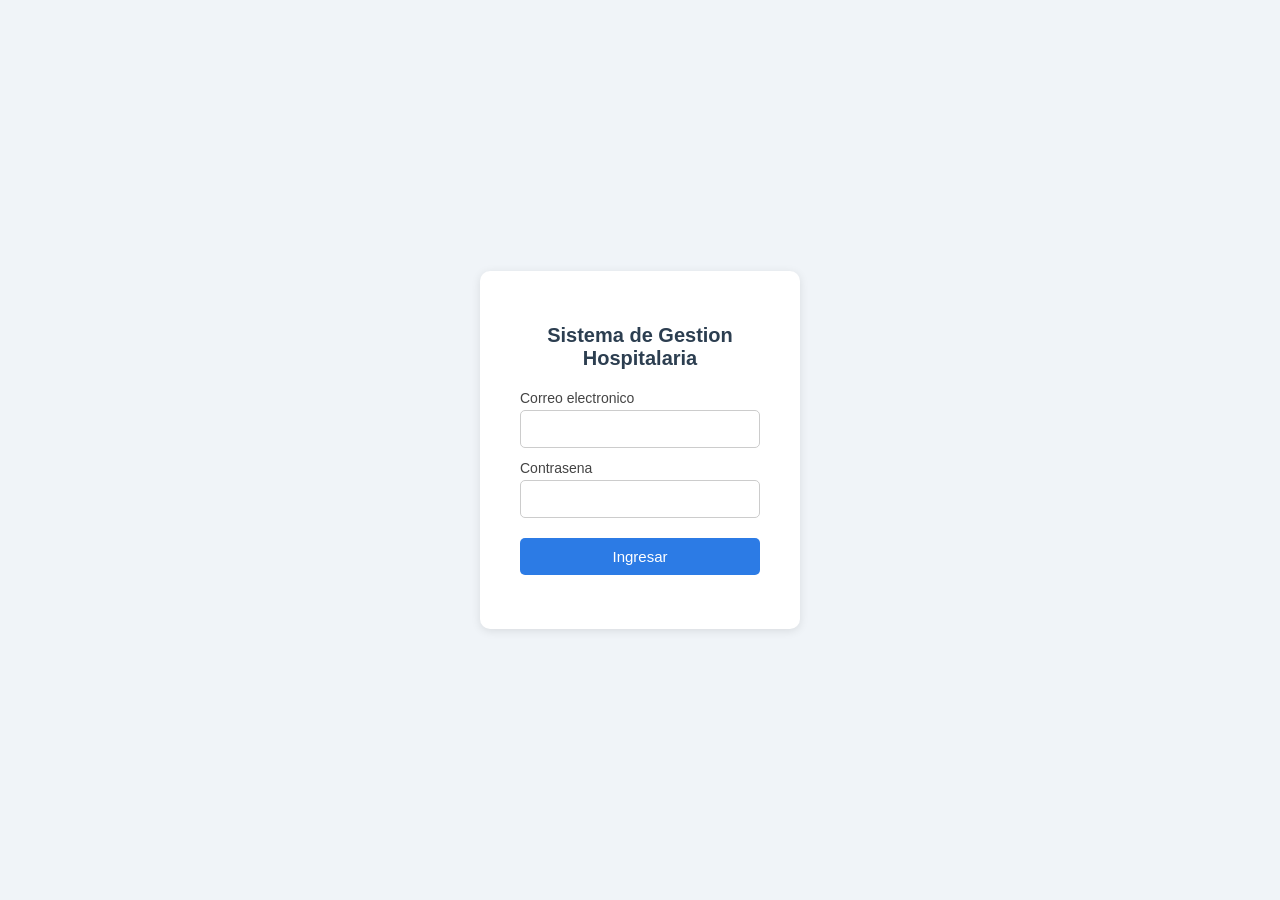
==== frontend/index.html @ ed18c582 "Frontend: pagina de login conectada con la API real" ====
<!DOCTYPE html>
<html lang="es">
<head>
    <meta charset="UTF-8">
    <title>Sistema de Gestion Hospitalaria - Login</title>
    <link rel="stylesheet" href="css/estilos.css">
</head>
<body>
    <div class="contenedor-login">
        <h1>Sistema de Gestion Hospitalaria</h1>
        <form id="form-login">
            <label for="email">Correo electronico</label>
            <input type="email" id="email" required>

            <label for="password">Contrasena</label>
            <input type="password" id="password" required>

            <button type="submit">Ingresar</button>
        </form>
        <p id="mensaje-error"></p>
    </div>

    <script src="js/login.js"></script>
</body>
</html>
---- frontend/css/estilos.css ----
* {
    box-sizing: border-box;
    font-family: Arial, sans-serif;
}

body {
    background-color: #f0f4f8;
    display: flex;
    justify-content: center;
    align-items: center;
    height: 100vh;
    margin: 0;
}

.contenedor-login {
    background: white;
    padding: 40px;
    border-radius: 10px;
    box-shadow: 0 2px 10px rgba(0,0,0,0.1);
    width: 320px;
}

h1 {
    font-size: 20px;
    text-align: center;
    margin-bottom: 20px;
    color: #2c3e50;
}

label {
    display: block;
    margin-top: 12px;
    margin-bottom: 4px;
    font-size: 14px;
    color: #444;
}

input {
    width: 100%;
    padding: 10px;
    border: 1px solid #ccc;
    border-radius: 5px;
    font-size: 14px;
}

button {
    width: 100%;
    margin-top: 20px;
    padding: 10px;
    background-color: #2c7be5;
    color: white;
    border: none;
    border-radius: 5px;
    font-size: 15px;
    cursor: pointer;
}

button:hover {
    background-color: #1a5fc4;
}

#mensaje-error {
    color: #d9534f;
    text-align: center;
    margin-top: 10px;
    font-size: 14px;
}
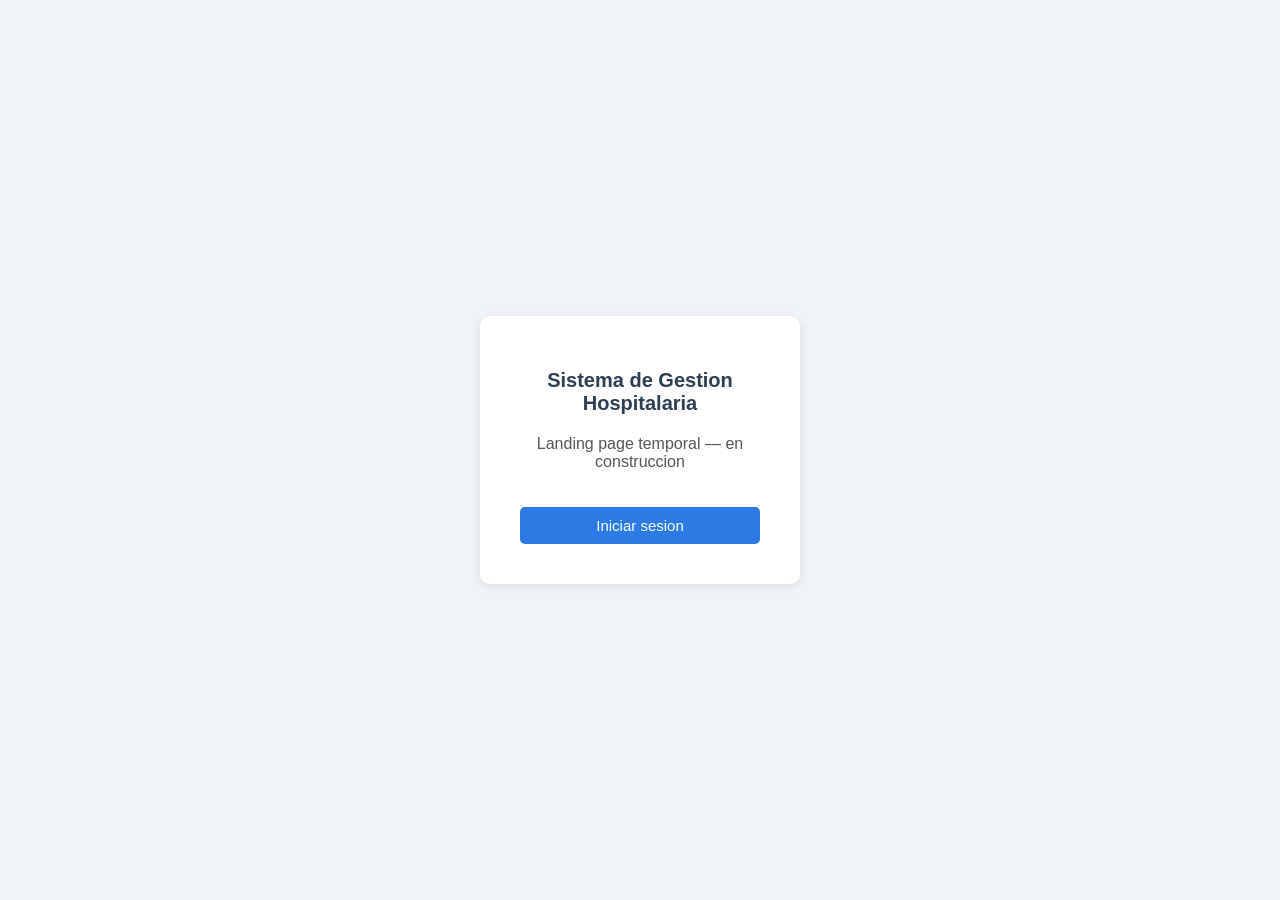
==== commit 3b38a0e5: "Frontend: separar landing page (index.html) del login (login.html)" ====
--- a/frontend/index.html
+++ b/frontend/index.html
@@ -2,24 +2,14 @@
 <html lang="es">
 <head>
     <meta charset="UTF-8">
-    <title>Sistema de Gestion Hospitalaria - Login</title>
+    <title>Sistema de Gestion Hospitalaria</title>
     <link rel="stylesheet" href="css/estilos.css">
 </head>
 <body>
     <div class="contenedor-login">
         <h1>Sistema de Gestion Hospitalaria</h1>
-        <form id="form-login">
-            <label for="email">Correo electronico</label>
-            <input type="email" id="email" required>
-
-            <label for="password">Contrasena</label>
-            <input type="password" id="password" required>
-
-            <button type="submit">Ingresar</button>
-        </form>
-        <p id="mensaje-error"></p>
+        <p style="text-align:center; color:#555;">Landing page temporal — en construccion</p>
+        <button onclick="window.location.href='login.html'">Iniciar sesion</button>
     </div>
-
-    <script src="js/login.js"></script>
 </body>
 </html>
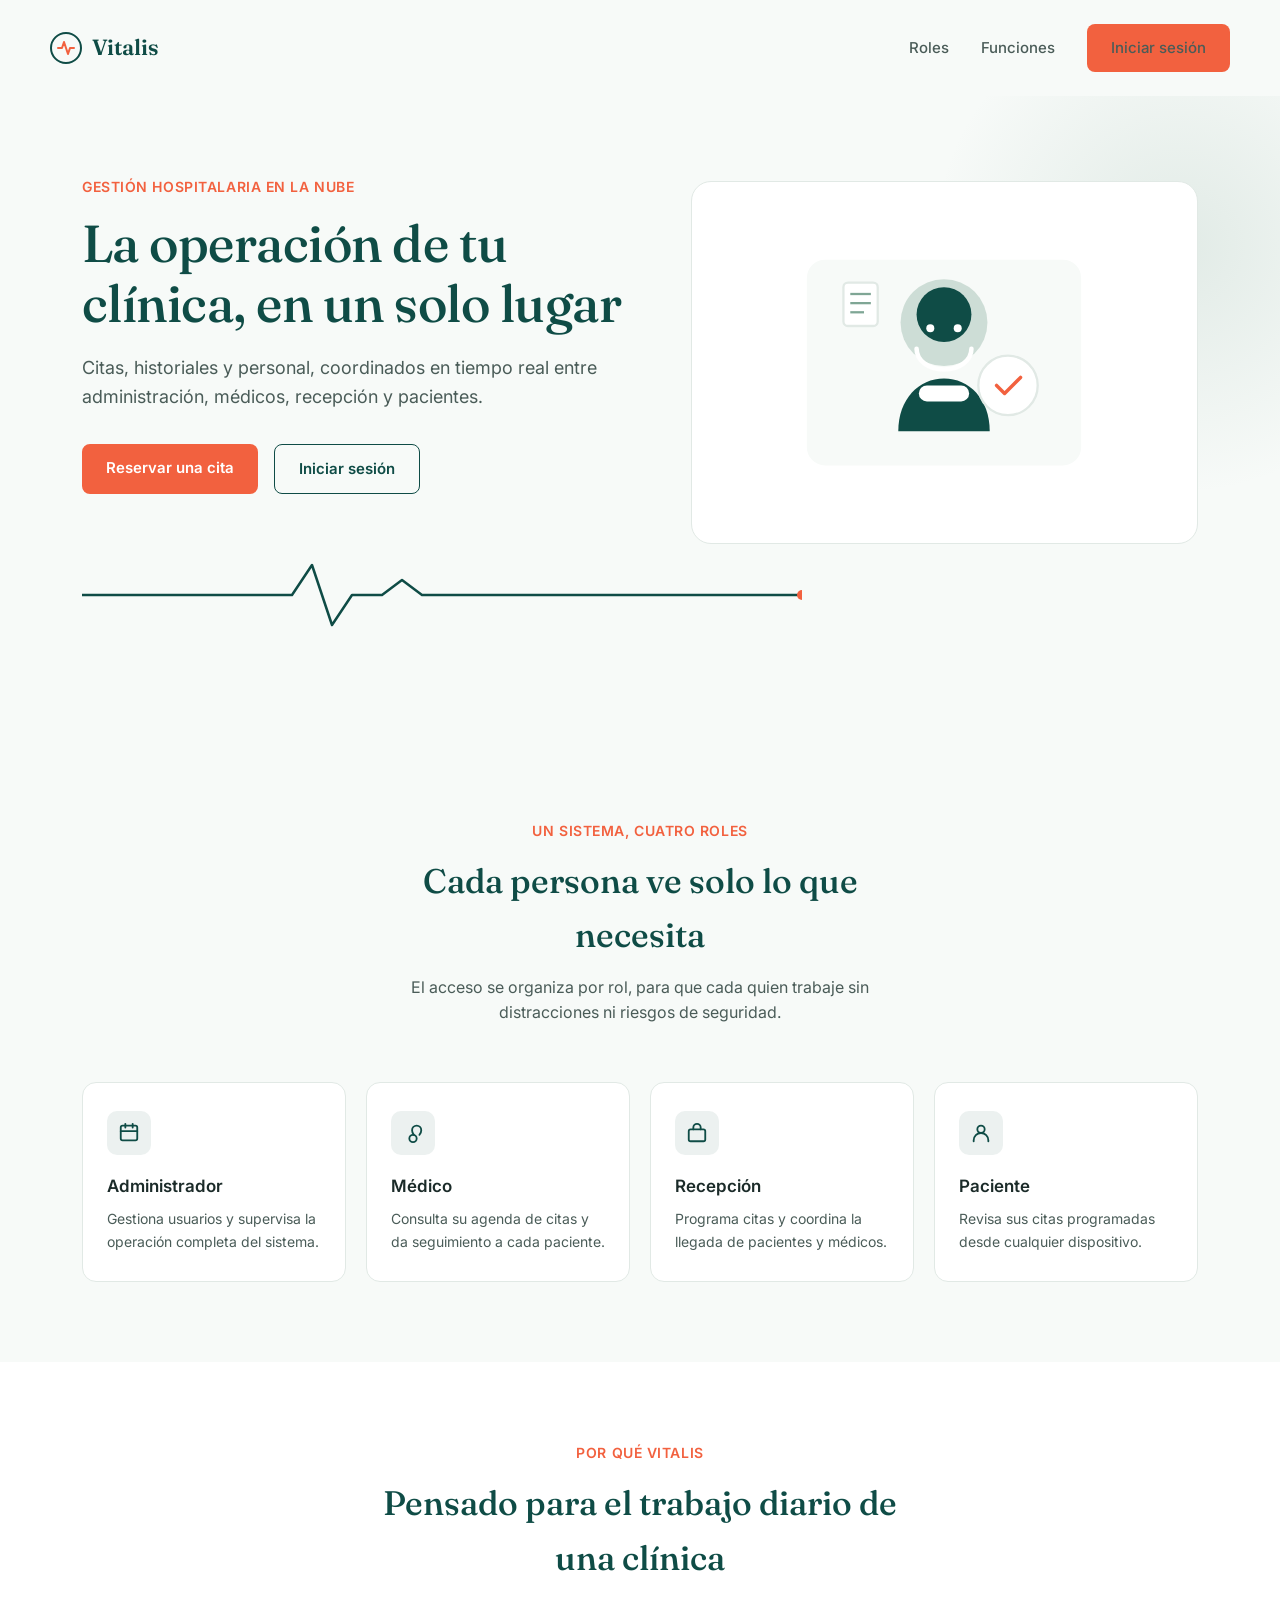
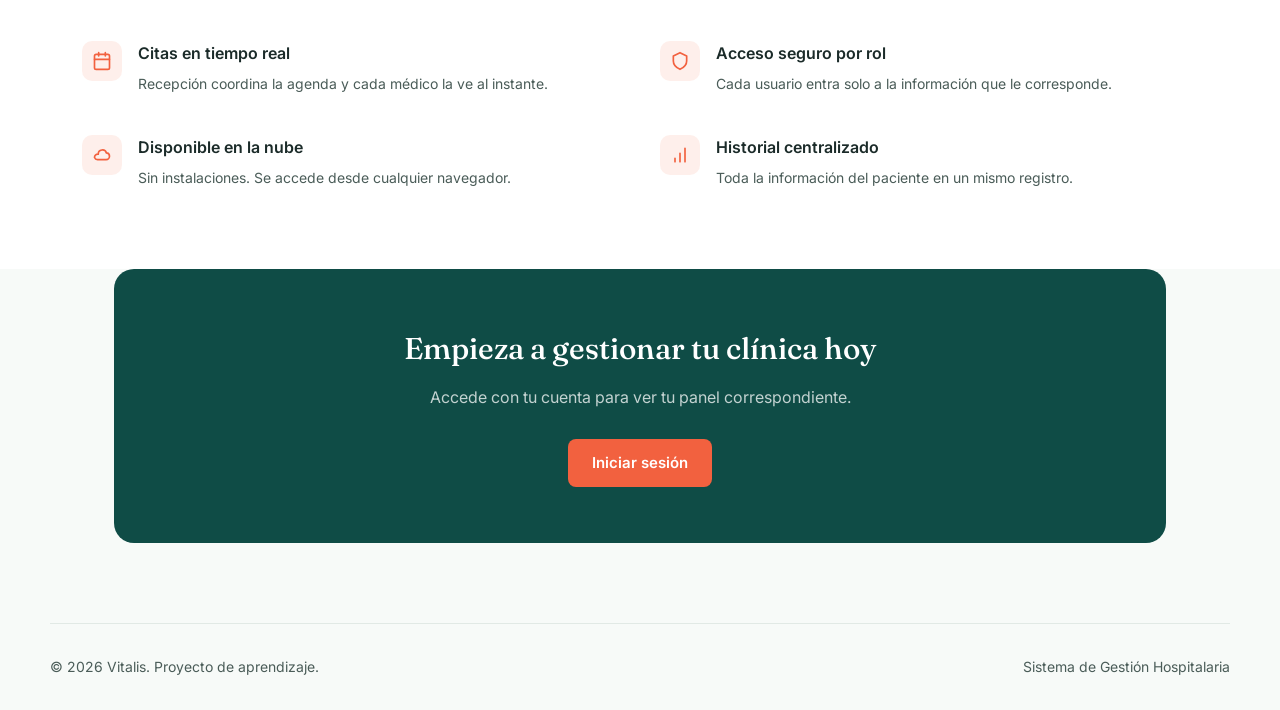
==== commit b3cf6b18: "Backend: registro publico de pacientes y reserva de cita propia con asignacion automatica a Medicina" ====
--- a/frontend/index.html
+++ b/frontend/index.html
@@ -2,14 +2,167 @@
 <html lang="es">
 <head>
     <meta charset="UTF-8">
-    <title>Sistema de Gestion Hospitalaria</title>
-    <link rel="stylesheet" href="css/estilos.css">
+    <meta name="viewport" content="width=device-width, initial-scale=1.0">
+    <title>Vitalis — Sistema de Gestión Hospitalaria</title>
+    <link rel="stylesheet" href="css/landing.css">
 </head>
 <body>
-    <div class="contenedor-login">
-        <h1>Sistema de Gestion Hospitalaria</h1>
-        <p style="text-align:center; color:#555;">Landing page temporal — en construccion</p>
-        <button onclick="window.location.href='login.html'">Iniciar sesion</button>
-    </div>
+
+    <header class="envoltorio encabezado">
+        <div class="marca">
+            <svg class="marca-icono" viewBox="0 0 32 32" fill="none" xmlns="http://www.w3.org/2000/svg">
+                <circle cx="16" cy="16" r="15" stroke="#0F4C46" stroke-width="2"/>
+                <path d="M8 16H12L14 10L18 22L20 16H24" stroke="#F2613F" stroke-width="2" stroke-linecap="round" stroke-linejoin="round"/>
+            </svg>
+            Vitalis
+        </div>
+        <nav class="nav-links">
+            <a href="#roles">Roles</a>
+            <a href="#funciones">Funciones</a>
+            <a href="login.html" class="boton-primario">Iniciar sesión</a>
+        </nav>
+    </header>
+
+    <section class="hero">
+        <div class="hero-forma"></div>
+        <div class="envoltorio">
+            <div class="hero-grid">
+                <div class="hero-contenido">
+                    <span class="hero-eyebrow">Gestión hospitalaria en la nube</span>
+                    <h1>La operación de tu clínica, en un solo lugar</h1>
+                    <p>Citas, historiales y personal, coordinados en tiempo real entre administración, médicos, recepción y pacientes.</p>
+                    <div class="hero-botones">
+                        <a href="registro.html" class="boton-primario">Reservar una cita</a>
+                        <a href="login.html" class="boton-secundario">Iniciar sesión</a>
+                    </div>
+                </div>
+                <div class="hero-ilustracion">
+                    <svg viewBox="0 0 280 260" fill="none" xmlns="http://www.w3.org/2000/svg">
+                        <rect x="20" y="40" width="240" height="180" rx="16" fill="#F7FAF8"/>
+                        <circle cx="140" cy="95" r="38" fill="#7FA695" opacity="0.35"/>
+                        <circle cx="140" cy="88" r="24" fill="#0F4C46"/>
+                        <path d="M100 190c0-28 18-46 40-46s40 18 40 46" fill="#0F4C46"/>
+                        <rect x="118" y="150" width="44" height="14" rx="7" fill="white"/>
+                        <path d="M116 118c0 10 10 18 24 18s24-8 24-18" stroke="white" stroke-width="4" stroke-linecap="round" fill="none"/>
+                        <circle cx="128" cy="100" r="3.5" fill="white"/>
+                        <circle cx="152" cy="100" r="3.5" fill="white"/>
+                        <circle cx="196" cy="150" r="26" fill="white" stroke="#E1E9E5" stroke-width="2"/>
+                        <path d="M186 150l7 7 14-14" stroke="#F2613F" stroke-width="3" stroke-linecap="round" stroke-linejoin="round" fill="none"/>
+                        <rect x="52" y="60" width="30" height="38" rx="4" fill="white" stroke="#E1E9E5" stroke-width="2"/>
+                        <line x1="58" y1="70" x2="76" y2="70" stroke="#7FA695" stroke-width="2"/>
+                        <line x1="58" y1="78" x2="76" y2="78" stroke="#7FA695" stroke-width="2"/>
+                        <line x1="58" y1="86" x2="70" y2="86" stroke="#7FA695" stroke-width="2"/>
+                    </svg>
+                </div>
+            </div>
+            <div class="pulso-contenedor">
+                <svg class="pulso-linea" viewBox="0 0 720 90" preserveAspectRatio="none">
+                    <path class="pulso-path" d="M0,45 L180,45 L210,45 L230,15 L250,75 L270,45 L300,45 L320,30 L340,45 L720,45" />
+                    <circle class="pulso-punto" cx="720" cy="45" r="5" />
+                </svg>
+            </div>
+        </div>
+    </section>
+
+    <section class="seccion" id="roles">
+        <div class="envoltorio">
+            <div class="seccion-titulo">
+                <span class="seccion-eyebrow">Un sistema, cuatro roles</span>
+                <h2>Cada persona ve solo lo que necesita</h2>
+                <p>El acceso se organiza por rol, para que cada quien trabaje sin distracciones ni riesgos de seguridad.</p>
+            </div>
+            <div class="tarjetas-roles">
+                <div class="tarjeta-rol">
+                    <div class="tarjeta-rol-icono">
+                        <svg viewBox="0 0 24 24" fill="none" stroke-width="2" stroke-linecap="round" stroke-linejoin="round"><rect x="3" y="4" width="18" height="16" rx="2"/><path d="M8 2v4M16 2v4M3 10h18"/></svg>
+                    </div>
+                    <h3>Administrador</h3>
+                    <p>Gestiona usuarios y supervisa la operación completa del sistema.</p>
+                </div>
+                <div class="tarjeta-rol">
+                    <div class="tarjeta-rol-icono">
+                        <svg viewBox="0 0 24 24" fill="none" stroke-width="2" stroke-linecap="round" stroke-linejoin="round"><path d="M19 14c1.5-1.5 2-3 2-5a5 5 0 0 0-10 0c0 2 .5 3.5 2 5"/><circle cx="12" cy="18" r="4"/></svg>
+                    </div>
+                    <h3>Médico</h3>
+                    <p>Consulta su agenda de citas y da seguimiento a cada paciente.</p>
+                </div>
+                <div class="tarjeta-rol">
+                    <div class="tarjeta-rol-icono">
+                        <svg viewBox="0 0 24 24" fill="none" stroke-width="2" stroke-linecap="round" stroke-linejoin="round"><rect x="3" y="8" width="18" height="13" rx="2"/><path d="M8 8V6a4 4 0 0 1 8 0v2"/></svg>
+                    </div>
+                    <h3>Recepción</h3>
+                    <p>Programa citas y coordina la llegada de pacientes y médicos.</p>
+                </div>
+                <div class="tarjeta-rol">
+                    <div class="tarjeta-rol-icono">
+                        <svg viewBox="0 0 24 24" fill="none" stroke-width="2" stroke-linecap="round" stroke-linejoin="round"><circle cx="12" cy="8" r="4"/><path d="M4 21v-1a8 8 0 0 1 16 0v1"/></svg>
+                    </div>
+                    <h3>Paciente</h3>
+                    <p>Revisa sus citas programadas desde cualquier dispositivo.</p>
+                </div>
+            </div>
+        </div>
+    </section>
+
+    <section class="seccion seccion-alterna" id="funciones">
+        <div class="envoltorio">
+            <div class="seccion-titulo">
+                <span class="seccion-eyebrow">Por qué Vitalis</span>
+                <h2>Pensado para el trabajo diario de una clínica</h2>
+            </div>
+            <div class="grid-features">
+                <div class="feature-item">
+                    <div class="feature-icono">
+                        <svg viewBox="0 0 24 24" fill="none" stroke-width="2" stroke-linecap="round" stroke-linejoin="round"><rect x="3" y="4" width="18" height="18" rx="2"/><path d="M16 2v4M8 2v4M3 10h18"/></svg>
+                    </div>
+                    <div class="feature-texto">
+                        <h3>Citas en tiempo real</h3>
+                        <p>Recepción coordina la agenda y cada médico la ve al instante.</p>
+                    </div>
+                </div>
+                <div class="feature-item">
+                    <div class="feature-icono">
+                        <svg viewBox="0 0 24 24" fill="none" stroke-width="2" stroke-linecap="round" stroke-linejoin="round"><path d="M12 2l8 4v6c0 5-3.5 8-8 10-4.5-2-8-5-8-10V6z"/></svg>
+                    </div>
+                    <div class="feature-texto">
+                        <h3>Acceso seguro por rol</h3>
+                        <p>Cada usuario entra solo a la información que le corresponde.</p>
+                    </div>
+                </div>
+                <div class="feature-item">
+                    <div class="feature-icono">
+                        <svg viewBox="0 0 24 24" fill="none" stroke-width="2" stroke-linecap="round" stroke-linejoin="round"><path d="M3 15a4 4 0 0 1 4-4h.5a5 5 0 0 1 9.8-1.5A4 4 0 0 1 21 13.5a4 4 0 0 1-4 4H7a4 4 0 0 1-4-2.5z"/></svg>
+                    </div>
+                    <div class="feature-texto">
+                        <h3>Disponible en la nube</h3>
+                        <p>Sin instalaciones. Se accede desde cualquier navegador.</p>
+                    </div>
+                </div>
+                <div class="feature-item">
+                    <div class="feature-icono">
+                        <svg viewBox="0 0 24 24" fill="none" stroke-width="2" stroke-linecap="round" stroke-linejoin="round"><path d="M12 20V10M18 20V4M6 20v-4"/></svg>
+                    </div>
+                    <div class="feature-texto">
+                        <h3>Historial centralizado</h3>
+                        <p>Toda la información del paciente en un mismo registro.</p>
+                    </div>
+                </div>
+            </div>
+        </div>
+    </section>
+
+    <section class="envoltorio">
+        <div class="cta-final">
+            <h2>Empieza a gestionar tu clínica hoy</h2>
+            <p>Accede con tu cuenta para ver tu panel correspondiente.</p>
+            <a href="login.html" class="boton-primario">Iniciar sesión</a>
+        </div>
+    </section>
+
+    <footer class="envoltorio pie">
+        <span class="pie-texto">© 2026 Vitalis. Proyecto de aprendizaje.</span>
+        <span class="pie-texto">Sistema de Gestión Hospitalaria</span>
+    </footer>
+
 </body>
 </html>
--- a/frontend/css/landing.css
+++ b/frontend/css/landing.css
@@ -0,0 +1,420 @@
+@import url('https://fonts.googleapis.com/css2?family=Fraunces:opsz,wght@9..144,400;9..144,500;9..144,600&family=Inter:wght@400;500;600&display=swap');
+
+:root {
+    --verde-profundo: #0F4C46;
+    --verde-salvia: #7FA695;
+    --coral: #F2613F;
+    --coral-oscuro: #C94A2C;
+    --fondo: #F7FAF8;
+    --texto-oscuro: #1B2B29;
+    --texto-suave: #4A5C58;
+    --borde: #E1E9E5;
+}
+
+* {
+    box-sizing: border-box;
+    margin: 0;
+    padding: 0;
+}
+
+body {
+    font-family: 'Inter', sans-serif;
+    background-color: var(--fondo);
+    color: var(--texto-oscuro);
+    line-height: 1.6;
+}
+
+.envoltorio {
+    max-width: 1180px;
+    margin: 0 auto;
+    padding: 0 32px;
+}
+
+.encabezado {
+    display: flex;
+    justify-content: space-between;
+    align-items: center;
+    padding: 24px 0;
+}
+
+.marca {
+    display: flex;
+    align-items: center;
+    gap: 10px;
+    font-family: 'Fraunces', serif;
+    font-size: 22px;
+    font-weight: 600;
+    color: var(--verde-profundo);
+}
+
+.marca-icono {
+    width: 32px;
+    height: 32px;
+}
+
+.nav-links {
+    display: flex;
+    align-items: center;
+    gap: 32px;
+}
+
+.nav-links a {
+    color: var(--texto-suave);
+    text-decoration: none;
+    font-size: 15px;
+    font-weight: 500;
+}
+
+.nav-links a:hover {
+    color: var(--verde-profundo);
+}
+
+.boton-primario {
+    background-color: var(--coral);
+    color: white;
+    border: none;
+    padding: 12px 24px;
+    border-radius: 8px;
+    font-size: 15px;
+    font-weight: 600;
+    cursor: pointer;
+    transition: background-color 0.2s ease;
+    text-decoration: none;
+    display: inline-block;
+}
+
+.boton-primario:hover {
+    background-color: var(--coral-oscuro);
+}
+
+.boton-secundario {
+    background: transparent;
+    color: var(--verde-profundo);
+    border: 1.5px solid var(--verde-profundo);
+    padding: 12px 24px;
+    border-radius: 8px;
+    font-size: 15px;
+    font-weight: 600;
+    cursor: pointer;
+    text-decoration: none;
+    display: inline-block;
+}
+
+.boton-secundario:hover {
+    background-color: rgba(15, 76, 70, 0.06);
+}
+
+.hero {
+    padding: 80px 0 100px;
+    position: relative;
+    overflow: hidden;
+}
+
+.hero-contenido {
+    max-width: 640px;
+    position: relative;
+    z-index: 2;
+}
+
+.hero-eyebrow {
+    font-family: 'Inter', sans-serif;
+    font-size: 14px;
+    font-weight: 600;
+    color: var(--coral);
+    letter-spacing: 0.04em;
+    text-transform: uppercase;
+    margin-bottom: 16px;
+    display: block;
+}
+
+.hero h1 {
+    font-family: 'Fraunces', serif;
+    font-size: 52px;
+    font-weight: 500;
+    line-height: 1.15;
+    color: var(--verde-profundo);
+    margin-bottom: 20px;
+    letter-spacing: -0.01em;
+}
+
+.hero p {
+    font-size: 18px;
+    color: var(--texto-suave);
+    margin-bottom: 32px;
+    max-width: 520px;
+}
+
+.hero-botones {
+    display: flex;
+    gap: 16px;
+    margin-bottom: 56px;
+}
+
+.pulso-contenedor {
+    width: 100%;
+    max-width: 720px;
+    height: 90px;
+    position: relative;
+}
+
+.pulso-linea {
+    width: 100%;
+    height: 100%;
+}
+
+.pulso-path {
+    fill: none;
+    stroke: var(--verde-profundo);
+    stroke-width: 2.5;
+    stroke-linecap: round;
+    stroke-linejoin: round;
+    stroke-dasharray: 1000;
+    stroke-dashoffset: 1000;
+    animation: dibujar 2.2s ease-out forwards 0.3s;
+}
+
+.pulso-punto {
+    fill: var(--coral);
+    opacity: 0;
+    animation: aparecer 0.4s ease-out forwards 2.4s;
+}
+
+@keyframes dibujar {
+    to { stroke-dashoffset: 0; }
+}
+
+@keyframes aparecer {
+    to { opacity: 1; }
+}
+
+.hero-forma {
+    position: absolute;
+    top: -100px;
+    right: -150px;
+    width: 500px;
+    height: 500px;
+    border-radius: 50%;
+    background: radial-gradient(circle, rgba(127, 166, 149, 0.18) 0%, rgba(127, 166, 149, 0) 70%);
+    z-index: 1;
+}
+
+.seccion {
+    padding: 80px 0;
+}
+
+.seccion-titulo {
+    text-align: center;
+    max-width: 560px;
+    margin: 0 auto 56px;
+}
+
+.seccion-eyebrow {
+    font-size: 14px;
+    font-weight: 600;
+    color: var(--coral);
+    letter-spacing: 0.04em;
+    text-transform: uppercase;
+    margin-bottom: 12px;
+    display: block;
+}
+
+.seccion-titulo h2 {
+    font-family: 'Fraunces', serif;
+    font-size: 34px;
+    font-weight: 500;
+    color: var(--verde-profundo);
+    margin-bottom: 12px;
+}
+
+.seccion-titulo p {
+    color: var(--texto-suave);
+    font-size: 16px;
+}
+
+.tarjetas-roles {
+    display: grid;
+    grid-template-columns: repeat(4, 1fr);
+    gap: 20px;
+}
+
+.tarjeta-rol {
+    background: white;
+    border: 1px solid var(--borde);
+    border-radius: 14px;
+    padding: 28px 24px;
+    transition: transform 0.2s ease, box-shadow 0.2s ease;
+}
+
+.tarjeta-rol:hover {
+    transform: translateY(-4px);
+    box-shadow: 0 12px 24px rgba(15, 76, 70, 0.08);
+}
+
+.tarjeta-rol-icono {
+    width: 44px;
+    height: 44px;
+    border-radius: 10px;
+    background-color: rgba(15, 76, 70, 0.08);
+    display: flex;
+    align-items: center;
+    justify-content: center;
+    margin-bottom: 18px;
+}
+
+.tarjeta-rol-icono svg {
+    width: 22px;
+    height: 22px;
+    stroke: var(--verde-profundo);
+}
+
+.tarjeta-rol h3 {
+    font-size: 17px;
+    font-weight: 600;
+    margin-bottom: 8px;
+    color: var(--texto-oscuro);
+}
+
+.tarjeta-rol p {
+    font-size: 14px;
+    color: var(--texto-suave);
+}
+
+.seccion-alterna {
+    background-color: white;
+}
+
+.grid-features {
+    display: grid;
+    grid-template-columns: repeat(2, 1fr);
+    gap: 40px;
+}
+
+.feature-item {
+    display: flex;
+    gap: 16px;
+}
+
+.feature-icono {
+    width: 40px;
+    height: 40px;
+    flex-shrink: 0;
+    border-radius: 10px;
+    background-color: rgba(242, 97, 63, 0.1);
+    display: flex;
+    align-items: center;
+    justify-content: center;
+}
+
+.feature-icono svg {
+    width: 20px;
+    height: 20px;
+    stroke: var(--coral);
+}
+
+.feature-texto h3 {
+    font-size: 16px;
+    font-weight: 600;
+    margin-bottom: 6px;
+}
+
+.feature-texto p {
+    font-size: 14px;
+    color: var(--texto-suave);
+}
+
+.cta-final {
+    background-color: var(--verde-profundo);
+    border-radius: 20px;
+    padding: 56px;
+    text-align: center;
+    margin: 0 32px 80px;
+}
+
+.cta-final h2 {
+    font-family: 'Fraunces', serif;
+    font-size: 30px;
+    font-weight: 500;
+    color: white;
+    margin-bottom: 12px;
+}
+
+.cta-final p {
+    color: rgba(255,255,255,0.75);
+    margin-bottom: 28px;
+    font-size: 16px;
+}
+
+.pie {
+    border-top: 1px solid var(--borde);
+    padding: 32px 0;
+    display: flex;
+    justify-content: space-between;
+    align-items: center;
+}
+
+.pie-texto {
+    font-size: 14px;
+    color: var(--texto-suave);
+}
+
+@media (max-width: 900px) {
+    .hero h1 { font-size: 38px; }
+    .tarjetas-roles { grid-template-columns: repeat(2, 1fr); }
+    .grid-features { grid-template-columns: 1fr; }
+    .nav-links { display: none; }
+    .cta-final { margin: 0 16px 60px; padding: 40px 24px; }
+}
+
+@media (max-width: 560px) {
+    .tarjetas-roles { grid-template-columns: 1fr; }
+    .hero-botones { flex-direction: column; }
+    .boton-primario, .boton-secundario { text-align: center; }
+}
+
+.hero-grid {
+    display: grid;
+    grid-template-columns: 1.05fr 0.95fr;
+    gap: 48px;
+    align-items: center;
+    position: relative;
+    z-index: 2;
+}
+
+.hero-ilustracion {
+    background-color: white;
+    border-radius: 20px;
+    border: 1px solid var(--borde);
+    padding: 32px;
+    display: flex;
+    align-items: center;
+    justify-content: center;
+}
+
+.hero-ilustracion svg {
+    width: 100%;
+    height: auto;
+    max-width: 320px;
+}
+
+.boton-terciario {
+    background: transparent;
+    color: var(--verde-profundo);
+    border: none;
+    padding: 12px 8px;
+    font-size: 15px;
+    font-weight: 600;
+    cursor: pointer;
+    text-decoration: underline;
+    display: inline-block;
+}
+
+@media (max-width: 900px) {
+    .hero-grid {
+        grid-template-columns: 1fr;
+    }
+    .hero-ilustracion {
+        order: -1;
+        max-width: 280px;
+        margin: 0 auto 32px;
+    }
+}
